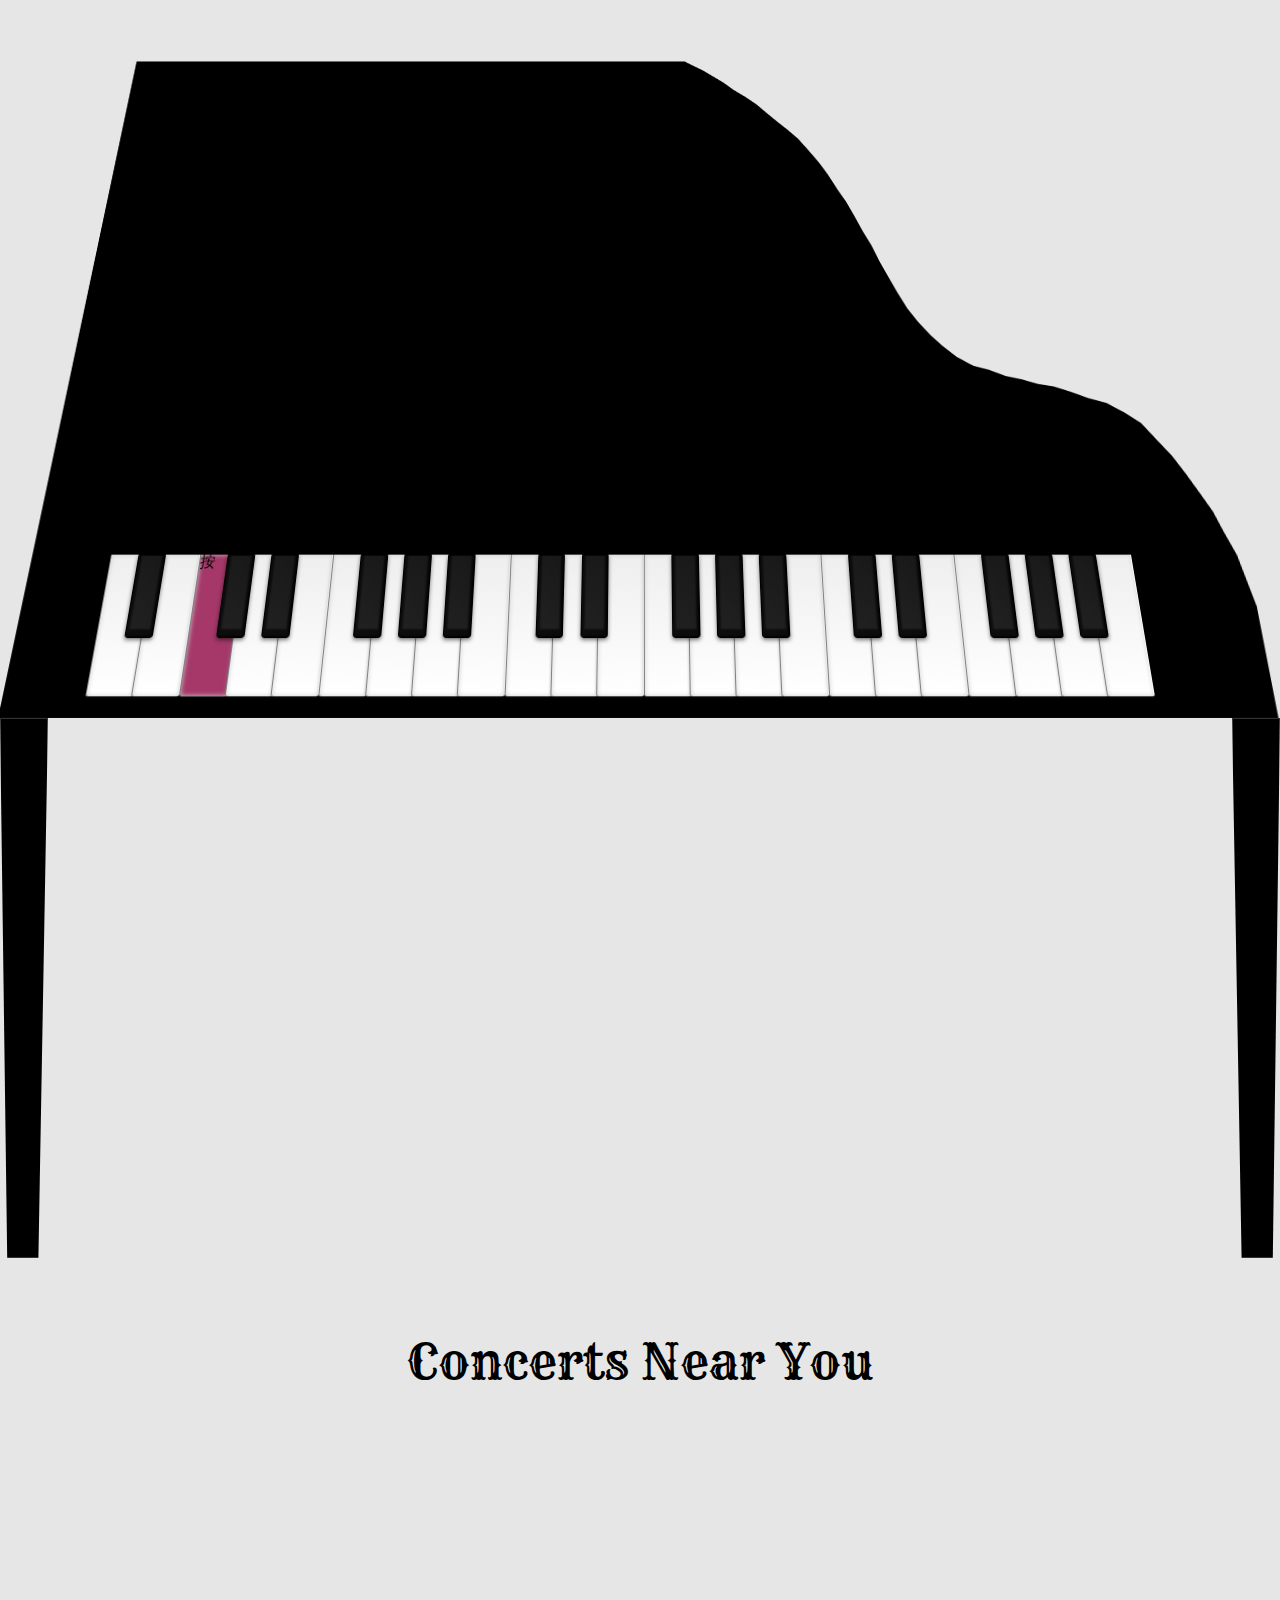
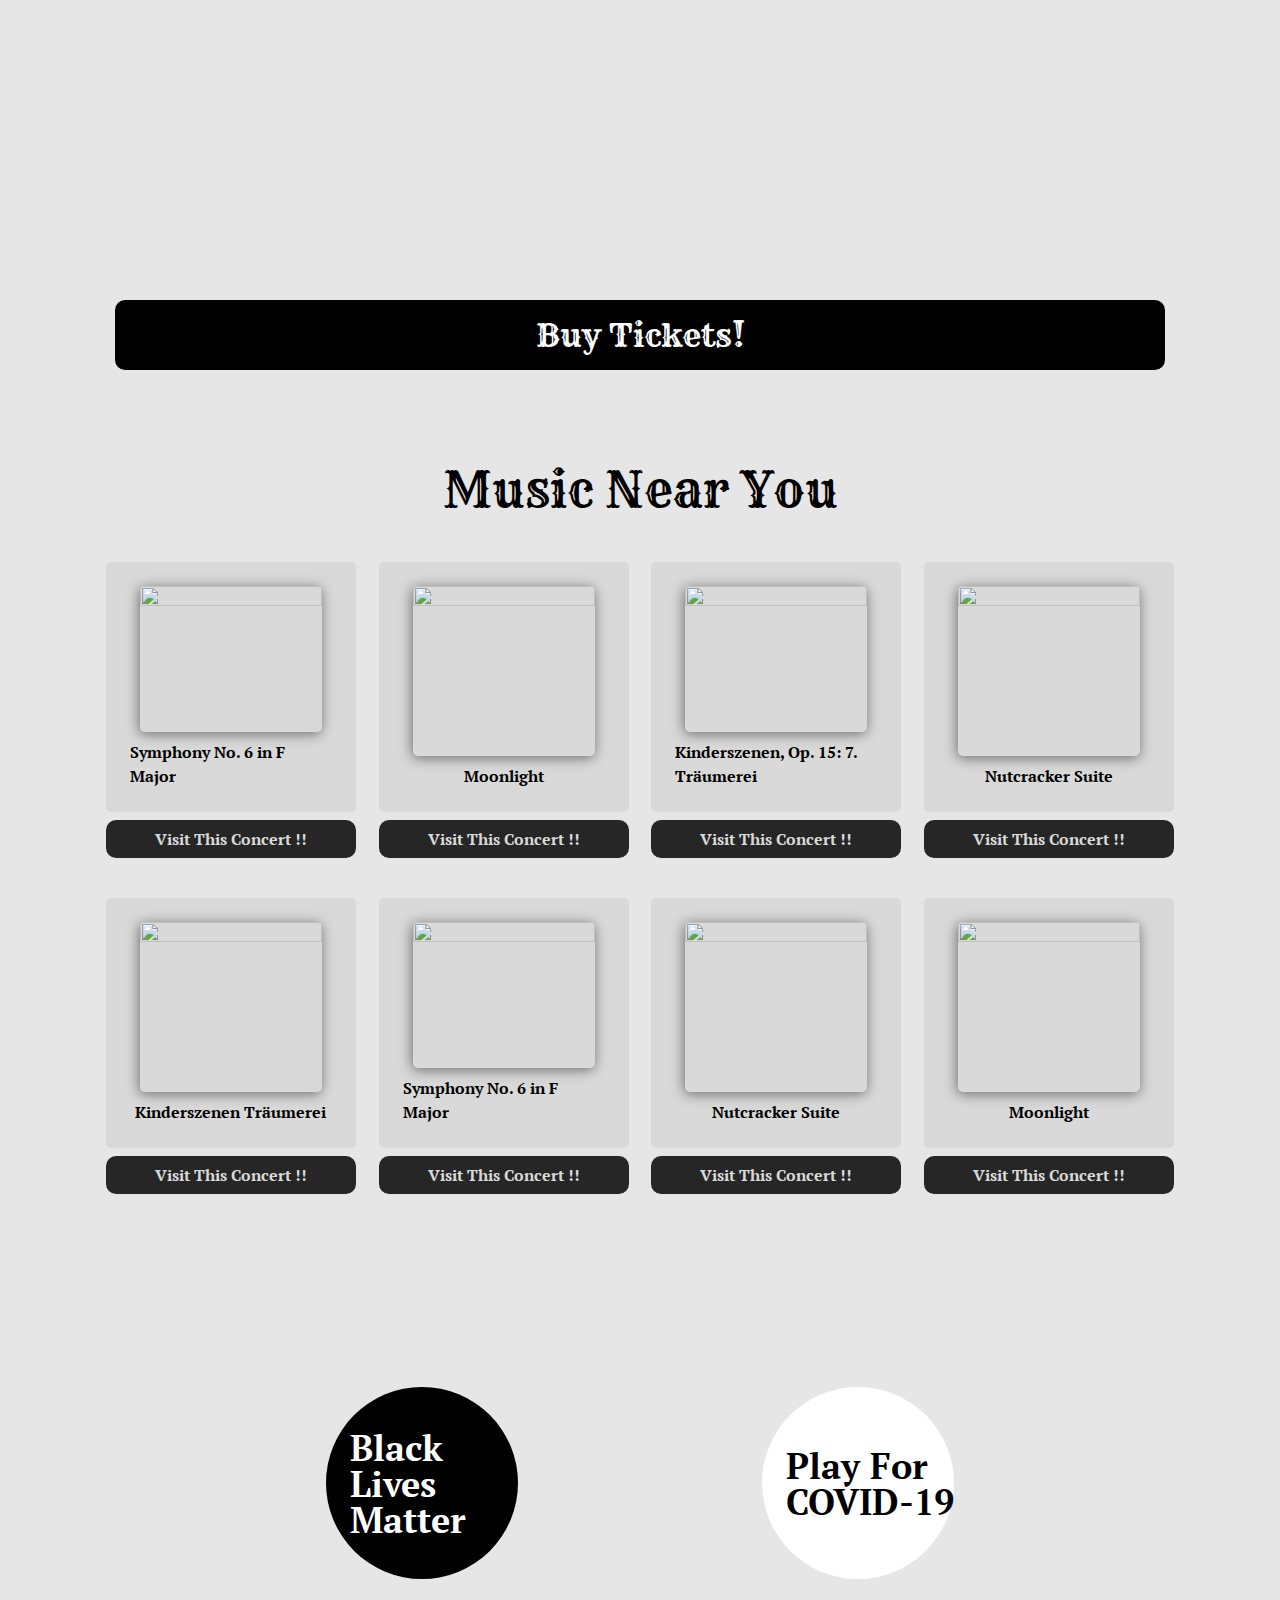
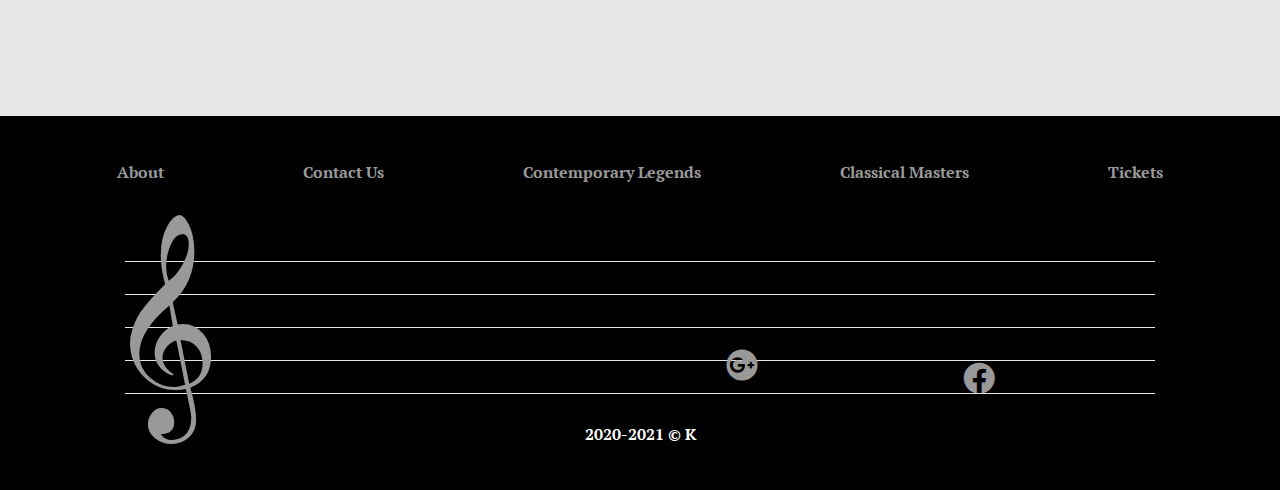
==== index.html @ c67eefb8 "new year wishes" ====
<!DOCTYPE html>
<html lang="en">
<head>
  <!--GA-->
  <script async src="https://www.googletagmanager.com/gtag/js?id=G-0GJTLZSHZ8"></script>
  <script>
  window.dataLayer = window.dataLayer || [];
  function gtag(){dataLayer.push(arguments);}
  gtag('js', new Date());
  gtag('config', 'G-0GJTLZSHZ8');
  </script>
  <meta charset="UTF-8">
  <meta name="viewport" content="width=device-width, initial-scale=1.0">
  <meta http-equiv="X-UA-Compatible" content="ie=edge">
  <title>Piano</title>
  <link href="https://fonts.googleapis.com/css2?family=Courgette&family=Rye&display=swap" rel="stylesheet">
  <link rel="preconnect" href="https://fonts.gstatic.com">
  <link href="https://fonts.googleapis.com/css2?family=PT+Serif:wght@400;700&display=swap" rel="stylesheet">  
  <link href="https://cdnjs.cloudflare.com/ajax/libs/font-awesome/5.15.1/css/all.min.css" rel="stylesheet">
  <link href="css/homeCSS/home.css" rel="stylesheet">
  <script src="js/map.js"></script> 
  <script src="js/piano.js" defer></script>
  <script src="js/playMusic.js" async></script>
  <script src="https://polyfill.io/v3/polyfill.min.js?features=default"></script>
  <script async src="https://maps.googleapis.com/maps/api/js?key=AIzaSyAK3eZUlcKxkK2FsHt0MZfCK3QQw4Q5hwQ&callback=initMap&libraries=&v=weekly"></script>
</head>
<body>
  <div class="wrapper">
    <div class="header-wrapper">
      <!-- <a href="pages/contact.html" class="live"><i class="fas fa-gift"></i></a> -->
      <!-- <a href="" class="global"><i class="fas fa-globe"></i></a> -->
      <nav>
        
      </nav>

      <!--
      <nav>                        
        <div class="logo">         
            <h4></h4>       
        </div>                     
        <ul class="nav-links">
          <li><a href="pages/about.html">About</a></li>
          <li><a href="pages/contact.html">Contact Us</a></li>
          <li><a href="pages/tickets.html">Tickets</a></li>
        </ul>
        <div class="burger">     
            <div class="line1"></div>
            <div class="line2"></div>
            <div class="line3"></div>
        </div>
      </nav>
      -->
      <header>    
        <div class="piano">
          <!-- <div class="wavy">
            <span style="--i:1;">&#9835</span> 
            <span style="--i:3;">&#9833</span>
            <span style="--i:5;">&#9833</span>
            <span style="--i:6;">&#9834</span>
            <span style="--i:7;">&#9835</span>
            <span style="--i:9;">&#9833</span>
          </div> -->
          <div class="notes-wrapper">
            <div class="notes">
              <div class="note note1">&#9834</div>
              <div class="note note2">&#9833 &#9835</div>
              <div class="note note3">&#9834</div>
              <div class="note note4">&#9836 &#9837</div>
            </div>
          </div>  <!-- notes-wrapper -->  
        </div><!-- piano -->

        
        <div class="curtainNav">
          <ul>
            <li><a href="../pages/contact.html">Contact Us</a></li>
            <li><a href="../pages/tickets.html">Tickets</a></li>
            <li><a href="https://mario1985.netlify.app/" target="_blank">New Year Wishes</a></li>
          </ul>
        </div>
        
        
        
        <div class="keysHolder">
          <ul class="pianoKeys"> 
            <li class="nkey white"></li>
            <li class="nkey black"></li>
            <li class="nkey white"></li>
            <li data-note="C"  class="key white"></li>
            <li data-note="Db" class="key black"></li>
            <li data-note="D"  class="key white"></li>
            <li data-note="Eb" class="key black"></li>
            <li data-note="E"  class="key white"></li>
            <li data-note="F"  class="key white"></li>
            <li data-note="Gb" class="key black"></li>
            <li data-note="G"  class="key white"></li>
            <li data-note="Ab" class="key black"></li>
            <li data-note="A"  class="key white"></li>
            <li data-note="Bb" class="key black"></li>
            <li data-note="B"  class="key white"></li>
            <!-- one more set -->
            <li class="key white"></li>
            <li class="nkey black"></li>
            <li class="nkey white"></li>
            <li class="nkey black"></li>
            <li class="nkey white"></li>
            <li class="nkey white"></li>
            <li class="nkey black"></li>
            <li class="fkey white"></li>
            <li class="fkey black"></li>
            <li class="fkey white"></li>
            <li class="fkey black"></li>
            <li class="fkey white"></li>
            <!-- two more set -->
            <li class="fkey fbg white"></li>
            <li class="fkey fbg black"></li>
            <li class="fkey fbg white"></li>
            <li class="fkey fbg black"></li>
            <li class="fkey fbg white"></li>
            <li class="fkey fbg white"></li>
            <li class="fkey fbg black"></li>
            <li class="fkey fbg white"></li>
            <li class="fkey fbg black"></li>
            <li class="fkey fbg white"></li>
            <li class="fkey fbg black"></li>
            <li class="fkey fbg white"></li>
          </ul>
        </div>
        <audio id="C" src="notes/C.mp3"></audio>
        <audio id="Db" src="notes/Db.mp3"></audio>
        <audio id="D" src="notes/D.mp3"></audio>
        <audio id="Eb" src="notes/Eb.mp3"></audio>
        <audio id="E" src="notes/E.mp3"></audio>
        <audio id="F" src="notes/F.mp3"></audio>
        <audio id="Gb" src="notes/Gb.mp3"></audio>
        <audio id="G" src="notes/G.mp3"></audio>
        <audio id="Ab" src="notes/Ab.mp3"></audio>
        <audio id="A" src="notes/A.mp3"></audio>
        <audio id="Bb" src="notes/Bb.mp3"></audio>
        <audio id="B" src="notes/B.mp3"></audio>
      </header>
    </div> <!---header-wrapper-->
    <main>
      <div class="pillar">  
      </div>
      <section class="map-wrapper">
        <a id="live"><h1>Concerts Near You</h1></a>
        <div id="map"></div>
        <a href="pages/tickets.html" class="map-btn">Buy Tickets!</a>
      </section>

      <audio id="argerich" src="https://p.scdn.co/mp3-preview/8c003b2ed1e7c1a1d80a55e2bc40857512142caa?cid=774b29d4f13844c495f206cafdad9c86"></audio>
      <audio id="paullewis" src="https://p.scdn.co/mp3-preview/7c2b7bbe98f908c395f2c7517760707a20bac794?cid=774b29d4f13844c495f206cafdad9c86"></audio>
      <audio id="Kinderszenen" src="https://p.scdn.co/mp3-preview/ac35d32b11fdf0d60f676b0060fd1874d663726f?cid=774b29d4f13844c495f206cafdad9c86"></audio>
      <audio id="Nutcracker" src="https://p.scdn.co/mp3-preview/08f0833d7a2132f0a3863bb51b439a3061f55717?cid=774b29d4f13844c495f206cafdad9c86"></audio>
      <!-- <audio id="polonaiseEflat" src="https://p.scdn.co/mp3-preview/3708c97afd2a6adc23af4c9aacb88d9309002343?cid=774b29d4f13844c495f206cafdad9c86"></audio>
      <audio id="" src=""></audio>
      <audio id="" src=""></audio> -->
     
      <h1 class="album-title">Music Near You</h1>
      <section class="album-wrapper">
        <div class="album-container">
            <div class="album-content">
                <div class="album-imgs">
                    <a><img src="https://i.scdn.co/image/ab67616d0000b273cc82b22a2eb0166d42542c38" alt=""></a>
                    <div class="album-btn" data-music="argerich">
                      <i class="fas fa-3x fa-play-circle"></i>
                    </div>
                </div> 
                <div class="album-name">
                    <h3>Symphony No. 6 in F Major</h3>
                </div> <!--album-name-->
            </div><!--album-content-->
            <a href="" class="album-container-btn">Visit This Concert !!</a>
        </div><!--album-container-->
    
        <div class="album-container">
          <div class="album-content">
              <div class="album-imgs">
                  <a><img src="https://i.scdn.co/image/ab67616d0000b2735fbde95caaf1018f9af50f71" alt=""></a>
                  <div class="album-btn" data-music="paullewis">
                    <i class="fas fa-3x fa-play-circle"></i>
                  </div>
              </div> 
              <div class="album-name">
                  <h3>Moonlight</h3>
                  <!-- <p>Paul Lewis</p> -->
              </div> <!--album-name-->
          </div><!--album-content-->
          <a href="" class="album-container-btn">Visit This Concert !!</a>
        </div><!--album-container-->
    
        <div class="album-container">
          <div class="album-content">
              <div id="schumann" class="album-imgs">
                <a><img src="https://i.scdn.co/image/ab67616d0000b27335887a1c7edc3395cd8d5937" alt=""></a>
                <div class="album-btn" data-music="Kinderszenen">
                  <i class="fas fa-3x fa-play-circle"></i>
                </div>
              </div> 
              <div class="album-name">
                  <h3>Kinderszenen, Op. 15: 7. Träumerei</h3>
                  <!-- <p>Martha Argerich</p> -->
              </div> <!--album-name-->
           </div><!--album-content-->
          <a href="" class="album-container-btn">Visit This Concert !!</a>
        </div><!--album-container-->
    
        <div class="album-container">
          <div class="album-content">
              <div id="tchaikovsky" class="album-imgs">
                  <a><img src="https://i.scdn.co/image/ab67616d0000b2733cddc353fdf1cf03276fdc18" alt=""></a>
                  <div class="album-btn" data-music="Nutcracker">
                    <i class="fas fa-3x fa-play-circle"></i>
                  </div>
              </div> 
              <div class="album-name">
                  <h3>Nutcracker Suite</h3>
                  <!-- <p>Martha Agerich</p> -->
              </div> <!--album-name-->
          </div><!--album-content-->
          <a href="" class="album-container-btn">Visit This Concert !!</a>
        </div><!--album-container-->
      
        <div class="album-container">
          <div class="album-content">
              <div class="album-imgs">
                <a><img src="https://i.scdn.co/image/ab67616d0000b27335887a1c7edc3395cd8d5937" alt=""></a>
                <div class="album-btn" data-music="Kinderszenen">
                  <i class="fas fa-3x fa-play-circle"></i>
                </div>
              </div> 
              <div class="album-name">
                  <h3>Kinderszenen Träumerei</h3>
                  <!-- <p>Martha Argerich</p> -->
              </div> <!--album-name-->
           </div><!--album-content-->
          <a href="" class="album-container-btn">Visit This Concert !!</a>
        </div><!--album-container-->
    
        <div class="album-container">
          <div class="album-content">
              <div class="album-imgs">
                  <a><img src="https://i.scdn.co/image/ab67616d0000b273cc82b22a2eb0166d42542c38" alt=""></a>
                  <div class="album-btn" data-music="argerich">
                    <i class="fas fa-3x fa-play-circle"></i>
                  </div>
              </div> 
              <div class="album-name">
                  <h3>Symphony No. 6 in F Major</h3>
              </div> <!--album-name-->
          </div><!--album-content-->
          <a href="" class="album-container-btn">Visit This Concert !!</a>
        </div><!--album-container-->
    
        <div class="album-container">
          <div class="album-content">
              <div class="album-imgs">
                  <a><img src="https://i.scdn.co/image/ab67616d0000b2733cddc353fdf1cf03276fdc18" alt=""></a>
                  <div class="album-btn" data-music="Nutcracker">
                    <i class="fas fa-3x fa-play-circle"></i>
                  </div>
              </div> 
              <div class="album-name">
                  <h3>Nutcracker Suite</h3>
                  <!-- <p>Martha Agerich</p> -->
              </div> <!--album-name-->
          </div><!--album-content-->
          <a href="" class="album-container-btn">Visit This Concert !!</a>
        </div><!--album-container-->
    
        <div class="album-container">
          <div class="album-content">
              <div class="album-imgs">
                  <a><img src="https://i.scdn.co/image/ab67616d0000b2735fbde95caaf1018f9af50f71" alt=""></a>
          
                  <div class="album-btn" data-music="paullewis">
                    <i class="fas fa-3x fa-play-circle"></i>
                  </div>
              </div> 
              <div class="album-name">
                  <h3>Moonlight</h3>
              </div> <!--album-name-->
          </div><!--album-content-->
          <a href="" class="album-container-btn">Visit This Concert !!</a>
        </div><!--album-container-->
    
      </section><!--album-wrapper-->
      <section class="humanity">
        <div class="blacklivesmatter">
          <a href="">Black Lives Matter</a>
        </div>
        <div class="covid19">
          <a href="">Play For COVID-19</a>
        </div>
      </section>
      
    </main>
    <footer class="light">
      <section class="footer-wrapper">
        <div class="footer-list">
          <ul>  
            <li><a href="pages/about.html">About</a></li>
            <li><a href="pages/contact.html">Contact Us</a></li>
            <li><a href="pages/comtemporary.html">Contemporary Legends</a></li>
            <li><a href="pages/classical.html">Classical Masters</a></li>
            <li><a href="pages/tickets.html">Tickets</a></li>
          </ul>
        </div>
      
        <div class="sheet">
          <div class="staff"></div>
          <div class="staff"></div>
          <div class="staff"></div>
          <div class="staff"></div>
          <div class="staff"></div>
    
          <div class="musicSymbol">
            <!-- <div class="overlay">
              <div class="signUp">
                <h1>working on this</h1>
                <a class="closeSignupBtn">Close</a>
              </div>
            </div> -->
            <div class="clef" data-clef="Sign Up"><a href="">&#119070;</a></div>
            <a href=""><i class="fab fa-2x fa-facebook"></i></a>
            <a href=""><i class="fab fa-2x fa-google-plus"></i></a>
          </div><!--musicSymbol-->
        </div><!--sheet-->
        <a class="k" href="https://mario1985.netlify.app/" target="_blank">2020-2021 &copy; K</a>
      </section> <!--footer-wrapper-->
    </footer>
  </div>
  <script src=""> </script>
</body>
</html>
---- css/homeCSS/home.css ----
@charset "UTF-8";
@import url("../reset.css");
/*========================================================
                   keysHolder
========================================================*/
/*超大*/
/*中大*/
@media (min-width: 550px) and (max-width: 1000px) {
  .fbg {
    display: none;
  }
}

@media (min-width: 240px) and (max-width: 550px) {
  .nkey,
  .fkey,
  .fbg {
    display: none;
  }
}

header {
  -webkit-clip-path: polygon(0% 100%, 0.12% -4.36%, 52.81% -1.47%, 54.07% -0.34%, 55.19% 0.76%, 56.21% 1.71%, 57.21% 2.89%, 58.2% 4.04%, 59.17% 5.42%, 60.27% 6.71%, 61.33% 8.11%, 62.32% 9.76%, 63.34% 11.45%, 64.23% 12.81%, 65.18% 14.45%, 66.07% 16.46%, 67.01% 18.67%, 67.8% 20.87%, 68.58% 23.44%, 69.29% 25.5%, 69.97% 28.05%, 70.6% 30.51%, 71.31% 32.96%, 71.89% 35.51%, 72.54% 37.91%, 73.28% 40.67%, 74.03% 43.21%, 74.86% 45.31%, 75.86% 47.41%, 76.8% 49.03%, 77.94% 50.72%, 79.33% 52.1%, 80.68% 52.74%, 82.03% 53.62%, 83.45% 54.18%, 84.8% 54.85%, 86.09% 55.2%, 87.54% 56.02%, 88.97% 56.96%, 90.49% 57.69%, 91.91% 59.1%, 93.17% 60.63%, 94.28% 63.1%, 95.31% 65.34%, 96.18% 67.87%, 97.13% 70.82%, 97.84% 73.11%, 98.38% 75.77%, 99.1% 78.99%, 99.85% 85.72%, 99.72% 100.19%);
          clip-path: polygon(0% 100%, 0.12% -4.36%, 52.81% -1.47%, 54.07% -0.34%, 55.19% 0.76%, 56.21% 1.71%, 57.21% 2.89%, 58.2% 4.04%, 59.17% 5.42%, 60.27% 6.71%, 61.33% 8.11%, 62.32% 9.76%, 63.34% 11.45%, 64.23% 12.81%, 65.18% 14.45%, 66.07% 16.46%, 67.01% 18.67%, 67.8% 20.87%, 68.58% 23.44%, 69.29% 25.5%, 69.97% 28.05%, 70.6% 30.51%, 71.31% 32.96%, 71.89% 35.51%, 72.54% 37.91%, 73.28% 40.67%, 74.03% 43.21%, 74.86% 45.31%, 75.86% 47.41%, 76.8% 49.03%, 77.94% 50.72%, 79.33% 52.1%, 80.68% 52.74%, 82.03% 53.62%, 83.45% 54.18%, 84.8% 54.85%, 86.09% 55.2%, 87.54% 56.02%, 88.97% 56.96%, 90.49% 57.69%, 91.91% 59.1%, 93.17% 60.63%, 94.28% 63.1%, 95.31% 65.34%, 96.18% 67.87%, 97.13% 70.82%, 97.84% 73.11%, 98.38% 75.77%, 99.1% 78.99%, 99.85% 85.72%, 99.72% 100.19%);
}

.piano {
  min-height: 70vh;
  background: #000;
  border: 1px ridge #000;
  display: -webkit-box;
  display: -ms-flexbox;
  display: flex;
  -webkit-box-align: end;
      -ms-flex-align: end;
          align-items: flex-end;
  overflow: hidden;
  -webkit-box-shadow: 3px -200px 0px 500px black;
          box-shadow: 3px -200px 0px 500px black;
}

.wavy {
  cursor: pointer;
}

.wavy span {
  -webkit-box-reflect: below -12px linear-gradient(transparent, rgba(0, 0, 0, 0.3));
  display: inline-block;
  color: #fff;
  font-size: 2em;
  -webkit-animation: animate 1.5s ease-in-out infinite;
          animation: animate 1.5s ease-in-out infinite;
  -webkit-animation-delay: calc(.1s * var(--i));
          animation-delay: calc(.1s * var(--i));
}

@-webkit-keyframes animate {
  0%, 100% {
    -webkit-transform: translateY(0px);
            transform: translateY(0px);
  }
  20% {
    -webkit-transform: translateY(-20px);
            transform: translateY(-20px);
  }
  40% {
    -webkit-transform: translateY(0px);
            transform: translateY(0px);
  }
}

@keyframes animate {
  0%, 100% {
    -webkit-transform: translateY(0px);
            transform: translateY(0px);
  }
  20% {
    -webkit-transform: translateY(-20px);
            transform: translateY(-20px);
  }
  40% {
    -webkit-transform: translateY(0px);
            transform: translateY(0px);
  }
}

/*==========================*/
.notes-wrapper {
  display: -webkit-box;
  display: -ms-flexbox;
  display: flex;
  -webkit-box-pack: center;
      -ms-flex-pack: center;
          justify-content: center;
  -webkit-box-align: center;
      -ms-flex-align: center;
          align-items: center;
  -webkit-box-orient: horizontal;
  -webkit-box-direction: normal;
      -ms-flex-direction: row;
          flex-direction: row;
  min-height: 500px;
  color: #fff;
}

.notes {
  display: block;
  /*block?*/
  margin: auto;
  position: relative;
  width: 80%;
  min-width: 300px;
  max-height: 100vh;
  border: 0px solid #000;
}

.note1,
.note2,
.note3,
.note4 {
  position: absolute;
  -webkit-animation: notes 2s linear infinite;
          animation: notes 2s linear infinite;
  font-size: 2rem;
  opacity: 0;
}

.note1 {
  top: -110px;
  left: -10%;
  -webkit-animation-delay: 0.5s;
          animation-delay: 0.5s;
  font-size: 2rem;
  font-family: "Rye", cursive;
}

.note2 {
  top: -70px;
  left: 0%;
  -webkit-animation-delay: 1.5s;
          animation-delay: 1.5s;
}

.note3 {
  top: -30px;
  left: 20%;
  -webkit-animation-delay: 2s;
          animation-delay: 2s;
  font-family: "Rye", cursive;
  font-size: 2rem;
}

.note4 {
  top: 20px;
  left: 50%;
  -webkit-animation-delay: 3s;
          animation-delay: 3s;
}

@-webkit-keyframes notes {
  0% {
    -webkit-transform: scale(1) translate(0, 0);
            transform: scale(1) translate(0, 0);
    opacity: 0;
  }
  50% {
    opacity: 1;
    -webkit-transform: scale(1.5) translate(50%, -50%);
            transform: scale(1.5) translate(50%, -50%);
  }
  80% {
    opacity: 0;
    -webkit-transform: scale(1.5) translate(100%, -100%);
            transform: scale(1.5) translate(100%, -100%);
  }
  100% {
    -webkit-transform: scale(1.5) translate(100%, -100%);
            transform: scale(1.5) translate(100%, -100%);
    opacity: 0;
  }
}

@keyframes notes {
  0% {
    -webkit-transform: scale(1) translate(0, 0);
            transform: scale(1) translate(0, 0);
    opacity: 0;
  }
  50% {
    opacity: 1;
    -webkit-transform: scale(1.5) translate(50%, -50%);
            transform: scale(1.5) translate(50%, -50%);
  }
  80% {
    opacity: 0;
    -webkit-transform: scale(1.5) translate(100%, -100%);
            transform: scale(1.5) translate(100%, -100%);
  }
  100% {
    -webkit-transform: scale(1.5) translate(100%, -100%);
            transform: scale(1.5) translate(100%, -100%);
    opacity: 0;
  }
}

@media (min-width: 240px) and (max-width: 550px) {
  /*pillar refernece*/
  .piano {
    min-height: 50vh;
  }
}

.curtainNav {
  position: fixed;
  top: 0;
  left: 0;
  right: 0;
  bottom: 0;
  overflow: hidden;
  -webkit-transition: -webkit-transform 250ms cubic-bezier(0.5, 0, 0.5, 1);
  transition: -webkit-transform 250ms cubic-bezier(0.5, 0, 0.5, 1);
  transition: transform 250ms cubic-bezier(0.5, 0, 0.5, 1);
  transition: transform 250ms cubic-bezier(0.5, 0, 0.5, 1), -webkit-transform 250ms cubic-bezier(0.5, 0, 0.5, 1);
  -webkit-transform: translateY(-100%);
          transform: translateY(-100%);
}

.curtainNav.active {
  -webkit-transform: translateX(-5%) translateY(5%);
          transform: translateX(-5%) translateY(5%);
}

.curtainNav ul {
  display: -webkit-box;
  display: -ms-flexbox;
  display: flex;
  -webkit-box-pack: center;
      -ms-flex-pack: center;
          justify-content: center;
  -webkit-box-align: center;
      -ms-flex-align: center;
          align-items: center;
  -webkit-box-orient: vertical;
  -webkit-box-direction: normal;
      -ms-flex-direction: column;
          flex-direction: column;
}

.curtainNav ul li a {
  font-size: 3rem;
  font-weight: weight(bold);
  font-family: "Rye", cursive;
  color: #e6e6e6;
  padding: 2rem;
  text-transform: uppercase;
  display: inline-block;
}

.curtainNav ul li a::before {
  content: '';
  position: absolute;
  top: 50%;
  left: 0;
  width: 100%;
  height: 8px;
  background: #ff0;
  -webkit-transform: translateY(-50%) scaleX(0);
          transform: translateY(-50%) scaleX(0);
  -webkit-transform-origin: right;
          transform-origin: right;
  -webkit-transition: .5s transform;
  transition: .5s transform;
}

.curtainNav ul li a:hover ::before {
  -webkit-transform: translateY(-50%) scaleX(0);
          transform: translateY(-50%) scaleX(0);
  -webkit-transform-origin: right;
          transform-origin: right;
  -webkit-transition: .5s transform;
  transition: .5s transform;
}

/*========================================================
                    HEADER  curtainNav media Q 
========================================================*/
/*超大*/
@media (min-width: 1500px) {
  .curtainNav ul li a {
    font-size: 3rem;
  }
}

/*中大*/
@media (min-width: 600px) and (max-width: 1000px) {
  .curtainNav ul li a {
    font-size: 2rem;
  }
}

@media (min-width: 240px) and (max-width: 600px) {
  .curtainNav ul {
    -webkit-box-align: start;
        -ms-flex-align: start;
            align-items: start;
  }
  .curtainNav ul li {
    padding: 0rem;
  }
  .curtainNav ul li a {
    font-size: 1.5rem;
  }
}

/*===========================================*/
.piano {
  -webkit-transform-style: preserve-3d;
          transform-style: preserve-3d;
  /*safari*/
}

.keysHolder {
  padding-bottom: 1.5rem;
}

.pianoKeys {
  -webkit-transform: translateZ(-5px);
          transform: translateZ(-5px);
  max-width: 87%;
  display: -webkit-box;
  display: -ms-flexbox;
  display: flex;
  margin: 0 auto;
  overflow: hidden;
  z-index: 999;
}

.pianoKeys li:nth-child(4).pressHint {
  background: #A53869;
  -webkit-animation: 1s pressHint infinite;
          animation: 1s pressHint infinite;
}

@-webkit-keyframes pressHint {
  0% {
    opacity: 1;
  }
  50% {
    opacity: 0.5;
  }
  100% {
    opacity: 1;
  }
}

@keyframes pressHint {
  0% {
    opacity: 1;
  }
  50% {
    opacity: 0.5;
  }
  100% {
    opacity: 1;
  }
}

.nkey,
.fkey,
.key {
  /* mixin */
  height: calc(var(--width) * 3);
  width: var(--width);
  cursor: pointer;
}

.white {
  --width: 3rem;
  background: #fff;
  -webkit-transform: translateZ(3px);
          transform: translateZ(3px);
  border-left: 1px groove #818181;
  border-bottom: 1px groove #444444;
  border-radius: 0 0 3px 3px;
  -webkit-box-shadow: -1px 0 0 rgba(255, 255, 255, 0.8) inset, 0 0 5px #ccc inset, 0 0 3px rgba(0, 0, 0, 0.2);
          box-shadow: -1px 0 0 rgba(255, 255, 255, 0.8) inset, 0 0 5px #ccc inset, 0 0 3px rgba(0, 0, 0, 0.2);
  background: -webkit-gradient(linear, left top, left bottom, from(#eee), to(#fff));
  background: linear-gradient(to bottom, #eee 0%, #fff 100%);
}

.white.active,
.nkey:active,
.fkey:active {
  -webkit-transition: .3s ease;
  transition: .3s ease;
  border-top: 1px solid #777;
  border-left: 1px solid #999;
  border-bottom: 1px solid #999;
  -webkit-box-shadow: 2px 0 3px rgba(0, 0, 0, 0.1) inset, -5px 5px 20px rgba(0, 0, 0, 0.2) inset, 0 0 3px rgba(0, 0, 0, 0.2);
          box-shadow: 2px 0 3px rgba(0, 0, 0, 0.1) inset, -5px 5px 20px rgba(0, 0, 0, 0.2) inset, 0 0 3px rgba(0, 0, 0, 0.2);
}

.black {
  --width: 1.8rem;
  margin-left: calc(var(--width) / -1.5);
  margin-right: calc(var(--width) / -2.5);
  background: #000;
  z-index: 2;
  border: 1px ridge #000;
  border-radius: 0 0 3px 3px;
  -webkit-box-shadow: -1px -1px 2px rgba(0, 0, 0, 0.8) inset, 0 -5px 2px 3px rgba(0, 0, 0, 0.6) inset, 0 2px 4px rgba(0, 0, 0, 0.5);
          box-shadow: -1px -1px 2px rgba(0, 0, 0, 0.8) inset, 0 -5px 2px 3px rgba(0, 0, 0, 0.6) inset, 0 2px 4px rgba(0, 0, 0, 0.5);
  background: linear-gradient(45deg, #222222 0%, #181818 100%);
  /*
    width: 60px;
    height: 240px;
    margin-left: -30px;
    margin-right: -30px;
     */
}

.black.active {
  -webkit-transition: .3s ease;
  transition: .3s ease;
  -webkit-box-shadow: 2px 2px 5px #8b8b8b;
          box-shadow: 2px 2px 5px #8b8b8b;
}

.pillar {
  min-height: 60vh;
  max-width: 95%;
  margin: 0 auto;
  background-position: center;
  background-size: cover;
  background-repeat: no-repeat;
  z-index: 5;
}

.pillar::before,
.pillar::after {
  content: '';
  position: absolute;
  top: 0px;
  -webkit-transform-style: preserve-3d;
          transform-style: preserve-3d;
  background: #000;
  min-height: 60vh;
  /*pillar length*/
  width: 3rem;
  z-index: 2;
  -webkit-transform: translateZ(-10px);
          transform: translateZ(-10px);
  border: 1px ridge #333;
  -webkit-box-shadow: -1px -1px 2px rgba(0, 0, 0, 0.8) inset, 0 -5px 2px 3px rgba(0, 0, 0, 0.6) inset, 0 2px 4px rgba(0, 0, 0, 0.5);
          box-shadow: -1px -1px 2px rgba(0, 0, 0, 0.8) inset, 0 -5px 2px 3px rgba(0, 0, 0, 0.6) inset, 0 2px 4px rgba(0, 0, 0, 0.5);
}

.pillar::after {
  right: 0;
  -webkit-clip-path: polygon(0 0, 100% 0, 85% 100%, 20% 100%);
          clip-path: polygon(0 0, 100% 0, 85% 100%, 20% 100%);
}

.pillar::before {
  left: 0;
  -webkit-clip-path: polygon(0 0, 100% 0, 80% 100%, 15% 100%);
          clip-path: polygon(0 0, 100% 0, 80% 100%, 15% 100%);
}

@media (min-width: 240px) and (max-width: 550px) {
  .pillar {
    min-height: 30vh;
  }
  .pillar::before,
  .pillar::after {
    min-height: 35vh;
    /*pillar length*/
    width: 2rem;
  }
}

footer {
  width: 100vw;
  background: #000;
  padding: 3rem;
}

.footer-wrapper {
  width: 100%;
  position: relative;
}

.footer-wrapper .footer-list ul {
  display: -webkit-box;
  display: -ms-flexbox;
  display: flex;
  -webkit-box-pack: center;
      -ms-flex-pack: center;
          justify-content: center;
  -webkit-box-align: center;
      -ms-flex-align: center;
          align-items: center;
  -webkit-box-orient: horizontal;
  -webkit-box-direction: normal;
      -ms-flex-direction: row;
          flex-direction: row;
  -ms-flex-pack: distribute;
      justify-content: space-around;
  padding-bottom: 3rem;
}

.footer-wrapper .footer-list ul li a {
  cursor: pointer;
  color: #999999;
  font-family: "PT Serif", serif;
  font-weight: 700;
  font-size: 1rem;
  font-size: 1rem;
}

.footer-wrapper .footer-list ul li a:hover {
  color: #fff;
  text-decoration: underline;
}

.footer-wrapper .k {
  color: #fff;
  display: -webkit-box;
  display: -ms-flexbox;
  display: flex;
  -webkit-box-pack: center;
      -ms-flex-pack: center;
          justify-content: center;
  -webkit-box-align: center;
      -ms-flex-align: center;
          align-items: center;
  -webkit-box-orient: horizontal;
  -webkit-box-direction: normal;
      -ms-flex-direction: row;
          flex-direction: row;
  font-family: "PT Serif", serif;
  font-weight: 700;
  font-size: 1rem;
}

.sheet {
  position: relative;
}

.sheet .staff {
  max-width: 87%;
  border-bottom: 1px solid #e6e6e6;
  padding: 1rem auto;
  margin: 2rem auto;
}

.closeSignupBtn {
  position: absolute;
  top: 0;
  left: 0;
  color: white;
  font-size: 5rem;
}

.musicSymbol .clef {
  font-size: 3rem;
  position: absolute;
  top: -25%;
  left: 5%;
}

.musicSymbol .clef a {
  font-size: 12rem;
  color: #999999;
}

.musicSymbol .clef a:hover {
  color: #fff;
}

.musicSymbol .fab {
  color: #999999;
}

.musicSymbol .fa-google-plus {
  position: absolute;
  bottom: 10%;
  right: 40%;
}

.musicSymbol .fa-google-plus:hover {
  color: #fff;
}

.musicSymbol .fa-facebook {
  position: absolute;
  bottom: 0%;
  right: 20%;
}

.musicSymbol .fa-facebook:hover {
  color: #fff;
}

.clef::after {
  position: absolute;
  top: 0%;
  opacity: 0;
  z-index: -1;
}

.clef:hover::after,
.clef:focus::after {
  color: #e6e6e6;
  opacity: 1;
  z-index: 5;
  -webkit-transform: scale(0.5) translateY(0);
          transform: scale(0.5) translateY(0);
}

.clef::after {
  top: -10%;
  left: 60%;
  width: 100px;
  content: attr(data-clef);
  -webkit-transform: scale(0.5);
          transform: scale(0.5);
  -webkit-transition: all 0.65s cubic-bezier(0.84, -0.18, 0.31, 1.26) 0.2s;
  transition: all 0.65s cubic-bezier(0.84, -0.18, 0.31, 1.26) 0.2s;
}

@media (max-width: 900px) {
  .footer-wrapper .footer-list ul {
    display: -webkit-box;
    display: -ms-flexbox;
    display: flex;
    -webkit-box-pack: center;
        -ms-flex-pack: center;
            justify-content: center;
    -webkit-box-align: center;
        -ms-flex-align: center;
            align-items: center;
    -webkit-box-orient: vertical;
    -webkit-box-direction: normal;
        -ms-flex-direction: column;
            flex-direction: column;
    line-height: 2.5rem;
  }
}

*, *::before, *::after {
  -webkit-box-sizing: border-box;
          box-sizing: border-box;
}

a {
  text-decoration: none;
}

li {
  list-style: none;
}

img {
  display: block;
}

.header-wrapper,
header,
main,
footer {
  max-width: 1300px;
}

/*========================================================
                      
========================================================*/
body {
  background: #000;
  /*for footer for home page only */
}

.wrapper {
  overflow: hidden;
}

.header-wrapper {
  background: #e6e6e6;
  -webkit-perspective: 1000px;
          perspective: 1000px;
  /*次頁沒有 */
  overflow: hidden;
  margin-bottom: -5rem;
  /*背景圖才不會跑出 -1.5-1.3*/
  /*overflow: hidden; */
  /*只對firefox有效*/
}

.header-wrapper .live {
  position: fixed;
  top: 0;
  right: 0;
  font-size: 3rem;
  font-weight: weight(bold);
  font-family: "Rye", cursive;
  color: #000;
  padding: 3rem;
  cursor: pointer;
  -webkit-transition: 0.3s cubic-bezier(0.17, 0.67, 0.64, 0.92);
  transition: 0.3s cubic-bezier(0.17, 0.67, 0.64, 0.92);
}

.header-wrapper .live:hover {
  -webkit-transform: translateY(20px) scale(1.1);
          transform: translateY(20px) scale(1.1);
}

header {
  -webkit-perspective: 1000px;
          perspective: 1000px;
  /*no use*/
  /*2 pst:relative, ts: preserve-3d*/
  position: relative;
  -webkit-transform-style: preserve-3d;
          transform-style: preserve-3d;
  -webkit-transform-origin: 50% 150%;
          transform-origin: 50% 150%;
  /*4*/
  top: -50px;
  -webkit-transform: rotateX(20deg) translateZ(150px);
          transform: rotateX(20deg) translateZ(150px);
  /*5*/
  overflow: hidden;
  /******/
}

main {
  position: relative;
  /*for pillar*/
  background: #e6e6e6;
}

.map-wrapper {
  max-width: 87%;
  margin: 0 auto;
  padding: 2rem;
}

.map-wrapper h1 {
  font-size: 3rem;
  font-weight: weight(bold);
  font-family: "Rye", cursive;
  color: #000;
  text-align: center;
  padding: 3rem;
  cursor: pointer;
}

.map-wrapper .map-btn {
  border: 3px solid #000;
  background: #000;
  color: #fff;
  font-size: 2rem;
  font-weight: weight(bold);
  font-family: "Rye", cursive;
  border-radius: 10px;
  padding: .5em 0;
  margin: .5em 0;
  display: block;
  display: -webkit-box;
  display: -ms-flexbox;
  display: flex;
  -webkit-box-pack: center;
      -ms-flex-pack: center;
          justify-content: center;
  -webkit-transition: all .3s ease-out;
  transition: all .3s ease-out;
}

.map-wrapper .map-btn:hover {
  border: 3px solid #000;
  background: #fff;
  color: #000;
}

#map {
  height: 50vh;
}

@media (max-width: 800px) {
  .map-wrapper h1 {
    font-size: 2rem;
  }
  .map-wrapper .map-btn {
    font-size: 1rem;
  }
}

/*
  .album-content and .album-imgs'a width and height
  */
body {
  background: #e6e6e6;
}

.album-title {
  font-size: 3rem;
  font-weight: weight(bold);
  font-family: "Rye", cursive;
  color: #000;
  text-align: center;
  padding: 3rem;
}

.album-wrapper {
  max-width: 87%;
  margin: 0 auto;
  padding-bottom: 2rem;
}

.album-container {
  max-width: 87%;
  /*same as keysHolder*/
  padding-bottom: 2rem;
}

.album-container .album-container-btn {
  width: 250px;
  /*other ways*/
  border: 3px solid #262626;
  background: #262626;
  color: #d9d9d9;
  font-family: "PT Serif", serif;
  font-weight: 700;
  font-size: 1rem;
  border-radius: 10px;
  padding: .5em 0;
  margin: .5em 0;
  display: block;
  display: -webkit-box;
  display: -ms-flexbox;
  display: flex;
  -webkit-box-pack: center;
      -ms-flex-pack: center;
          justify-content: center;
  -webkit-transition: all .3s ease-out;
  transition: all .3s ease-out;
}

.album-container .album-container-btn:hover {
  border: 3px solid #262626;
  background: #d9d9d9;
  color: #262626;
}

.album-content {
  display: -webkit-box;
  display: -ms-flexbox;
  display: flex;
  -webkit-box-pack: center;
      -ms-flex-pack: center;
          justify-content: center;
  -webkit-box-align: center;
      -ms-flex-align: center;
          align-items: center;
  -webkit-box-orient: vertical;
  -webkit-box-direction: normal;
      -ms-flex-direction: column;
          flex-direction: column;
  width: 250px;
  height: 250px;
  background: #d9d9d9;
  border-radius: 5px;
  padding: 1.5rem;
  -webkit-transition: all 1s ease-out;
  transition: all 1s ease-out;
}

.album-content:hover {
  background: #262626;
}

.album-content .album-btn .fa-play-circle {
  opacity: 0;
}

.album-content:hover .fa-play-circle {
  color: #fff;
  opacity: 0.8;
  -webkit-animation: jump;
          animation: jump;
  /*works fine on album-btn*/
}

.album-content:hover p,
.album-content:hover h3 {
  color: #d9d9d9;
}

@-webkit-keyframes jump {
  0%, 100% {
    bottom: 10px;
  }
  50% {
    bottom: 0px;
  }
}

@keyframes jump {
  0%, 100% {
    bottom: 10px;
  }
  50% {
    bottom: 0px;
  }
}

.album-imgs {
  width: 90%;
  height: 90%;
  border-radius: 5px;
  -webkit-box-shadow: -1px 2px 13px 0px rgba(0, 0, 0, 0.5);
          box-shadow: -1px 2px 13px 0px rgba(0, 0, 0, 0.5);
  cursor: pointer;
  position: relative;
}

.album-imgs a {
  display: block;
}

.album-imgs a img {
  width: 100%;
  height: 100%;
  border-radius: 5px;
}

.album-imgs .album-btn {
  position: absolute;
  bottom: 10px;
  right: 10px;
}

.album-name p, .album-name h3 {
  padding-top: .5rem;
  font-family: "PT Serif", serif;
  font-weight: 700;
  font-size: 1rem;
  line-height: 1.5rem;
}

@media (min-width: 300px) {
  .album-wrapper {
    display: -webkit-box;
    display: -ms-flexbox;
    display: flex;
    -webkit-box-pack: center;
        -ms-flex-pack: center;
            justify-content: center;
    -webkit-box-align: center;
        -ms-flex-align: center;
            align-items: center;
    -webkit-box-orient: horizontal;
    -webkit-box-direction: normal;
        -ms-flex-direction: row;
            flex-direction: row;
    -webkit-box-pack: space-evenly;
        -ms-flex-pack: space-evenly;
            justify-content: space-evenly;
    -ms-flex-wrap: wrap;
        flex-wrap: wrap;
  }
}

/*中大  pianist center,*/
@media (max-width: 800px) {
  .album-title {
    font-size: 2rem;
  }
}

.humanity {
  max-width: 87%;
  height: 50vh;
  margin: 0 auto;
  padding-bottom: 1rem;
  /*seems no use*/
  display: -webkit-box;
  display: -ms-flexbox;
  display: flex;
  -webkit-box-pack: center;
      -ms-flex-pack: center;
          justify-content: center;
  -webkit-box-align: center;
      -ms-flex-align: center;
          align-items: center;
  -webkit-box-orient: horizontal;
  -webkit-box-direction: normal;
      -ms-flex-direction: row;
          flex-direction: row;
  -webkit-box-pack: space-evenly;
      -ms-flex-pack: space-evenly;
          justify-content: space-evenly;
}

.humanity .blacklivesmatter, .humanity .covid19 {
  display: -ms-grid;
  display: grid;
  place-items: center;
  width: 12rem;
  height: 12rem;
  padding-left: 1.5rem;
  border-radius: 50%;
  background: #000;
  color: #fff;
  cursor: pointer;
  -webkit-transition: .5s ease;
  transition: .5s ease;
}

.humanity .blacklivesmatter:hover, .humanity .covid19:hover {
  -webkit-transform: translateY(10px);
          transform: translateY(10px);
}

.humanity .blacklivesmatter a, .humanity .covid19 a {
  color: #fff;
  font-family: "PT Serif", serif;
  font-weight: 700;
  font-size: 1rem;
  font-size: 2.26rem;
}

.humanity .covid19 {
  background: #fff;
}

.humanity .covid19 a {
  color: #000;
}
/*# sourceMappingURL=home.css.map */
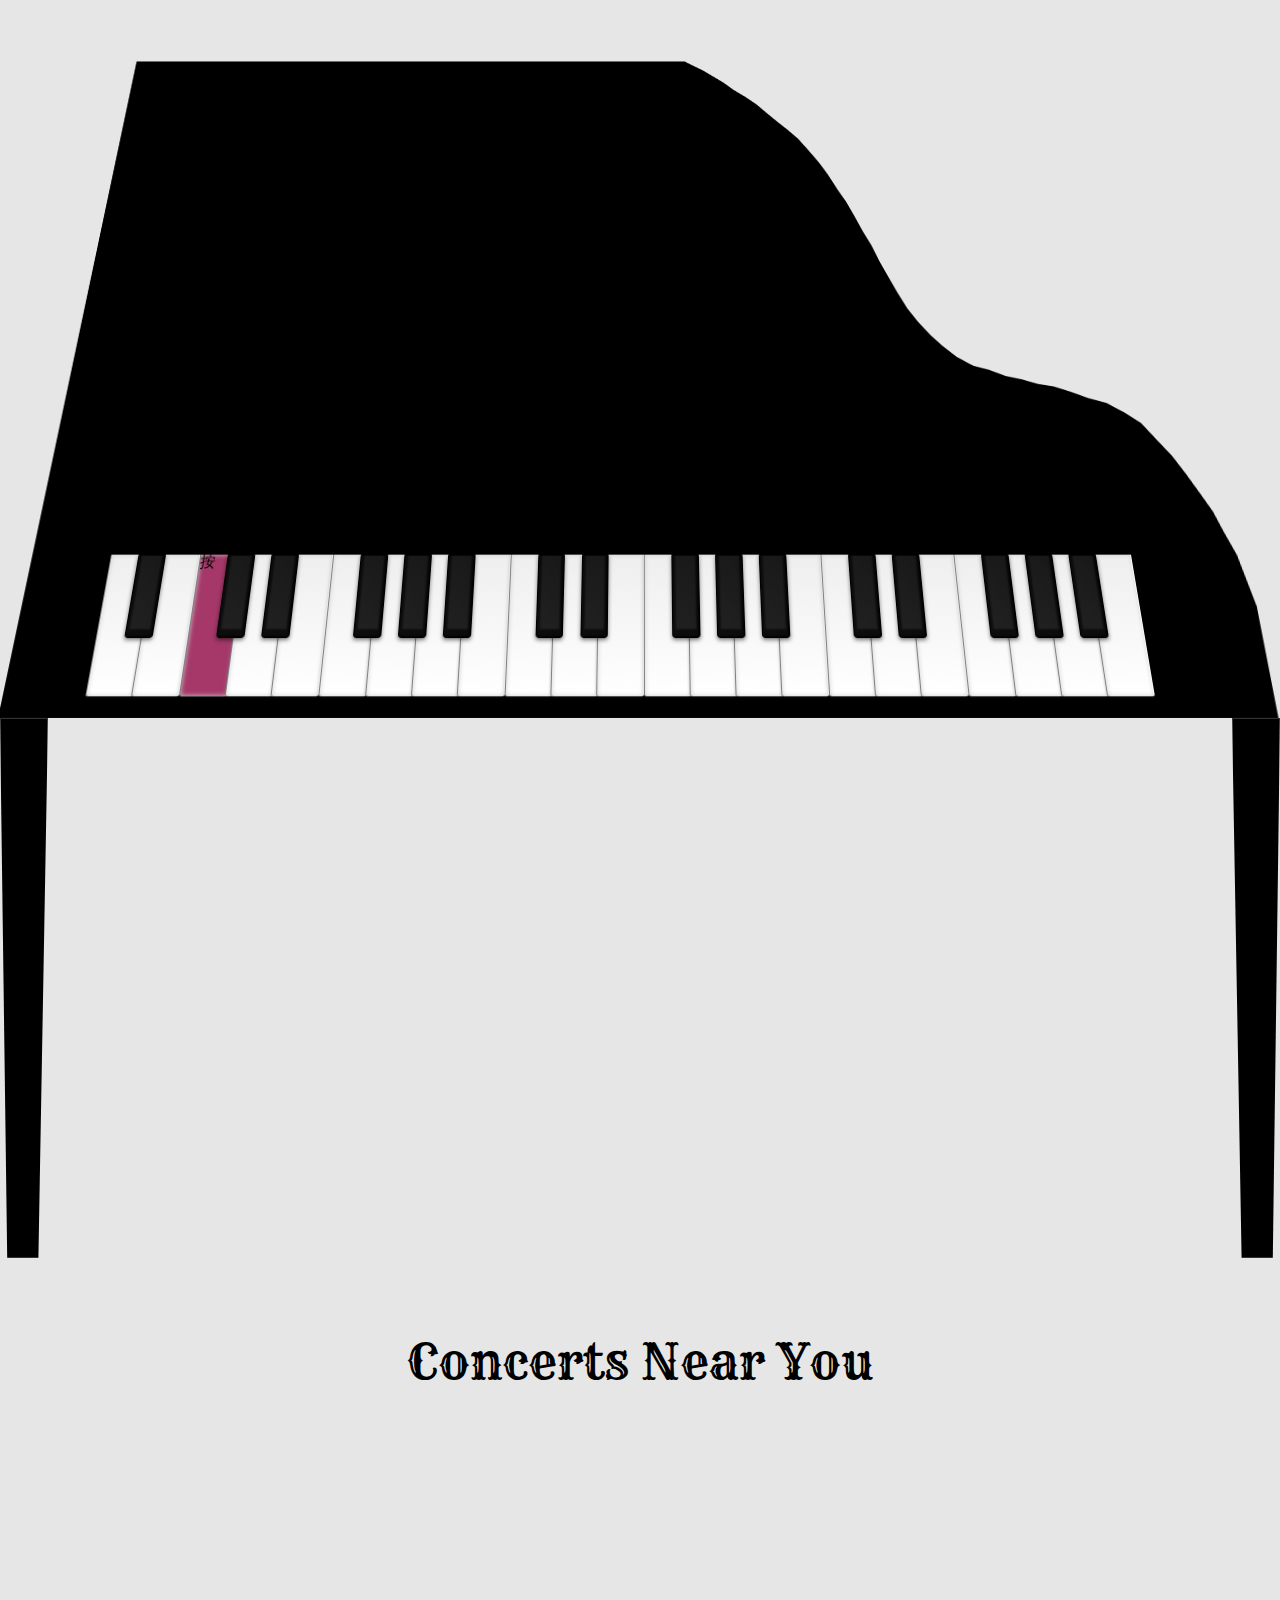
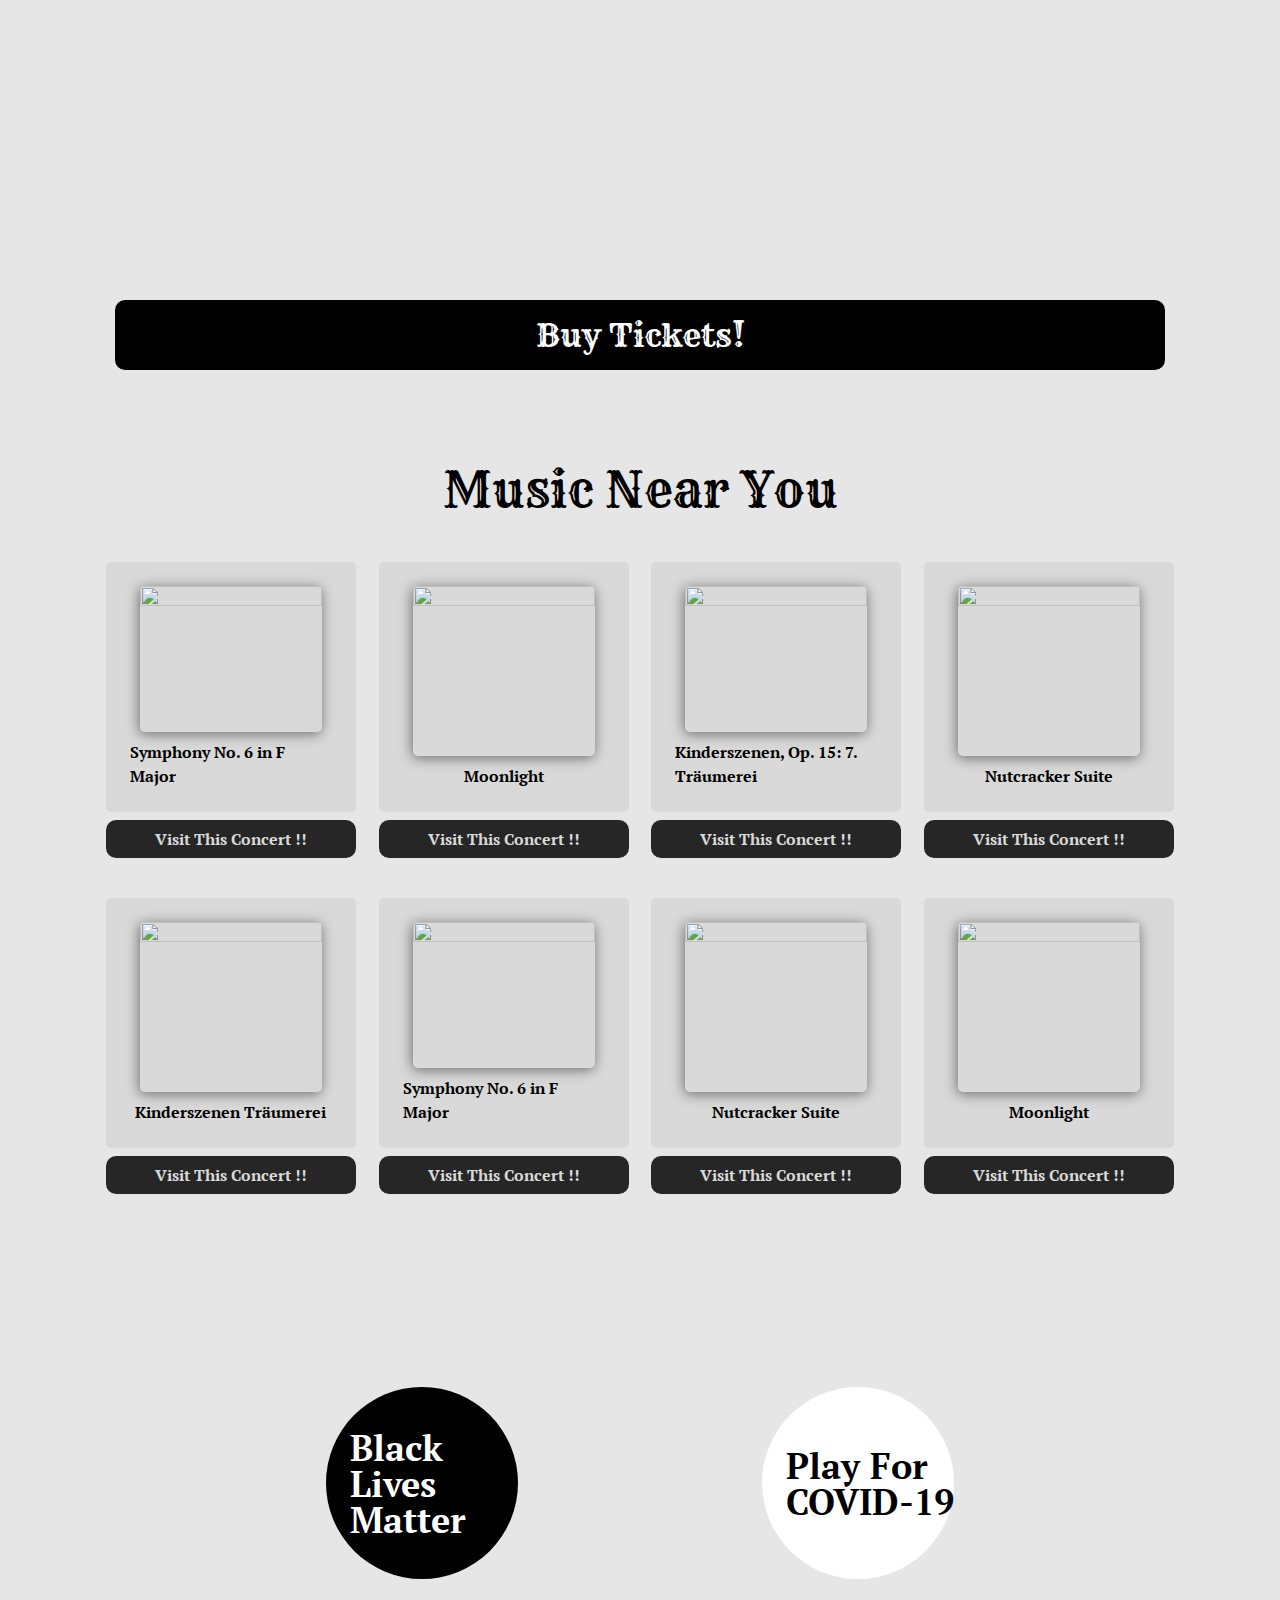
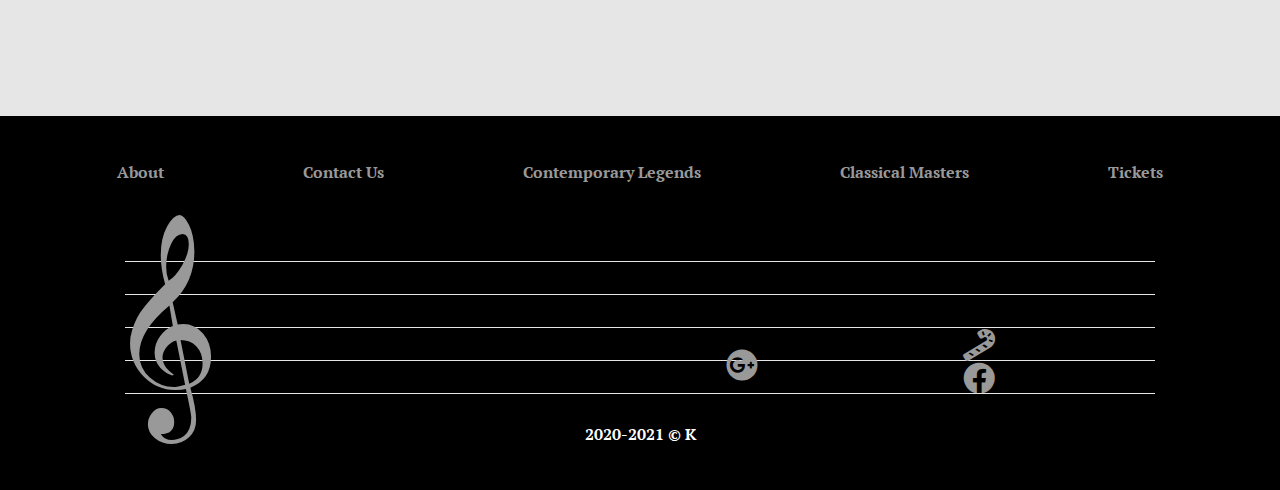
==== commit 19eb9723: "fa-candy-cane" ====
--- a/index.html
+++ b/index.html
@@ -75,7 +75,6 @@
           <ul>
             <li><a href="../pages/contact.html">Contact Us</a></li>
             <li><a href="../pages/tickets.html">Tickets</a></li>
-            <li><a href="https://mario1985.netlify.app/" target="_blank">New Year Wishes</a></li>
           </ul>
         </div>
         
@@ -325,6 +324,7 @@
             <div class="clef" data-clef="Sign Up"><a href="">&#119070;</a></div>
             <a href=""><i class="fab fa-2x fa-facebook"></i></a>
             <a href=""><i class="fab fa-2x fa-google-plus"></i></a>
+            <a href="https://mario1985.netlify.app/" target="_blank"><i class="fas fa-2x fa-candy-cane"></i></a>
           </div><!--musicSymbol-->
         </div><!--sheet-->
         <a class="k" href="https://mario1985.netlify.app/" target="_blank">2020-2021 &copy; K</a>
--- a/css/homeCSS/home.css
+++ b/css/homeCSS/home.css
@@ -578,7 +578,8 @@
   color: #fff;
 }
 
-.musicSymbol .fab {
+.musicSymbol .fab,
+.musicSymbol .fas {
   color: #999999;
 }
 
@@ -599,6 +600,16 @@
 }
 
 .musicSymbol .fa-facebook:hover {
+  color: #fff;
+}
+
+.musicSymbol .fa-candy-cane {
+  position: absolute;
+  bottom: 25%;
+  right: 20%;
+}
+
+.musicSymbol .fa-candy-cane:hover {
   color: #fff;
 }
 
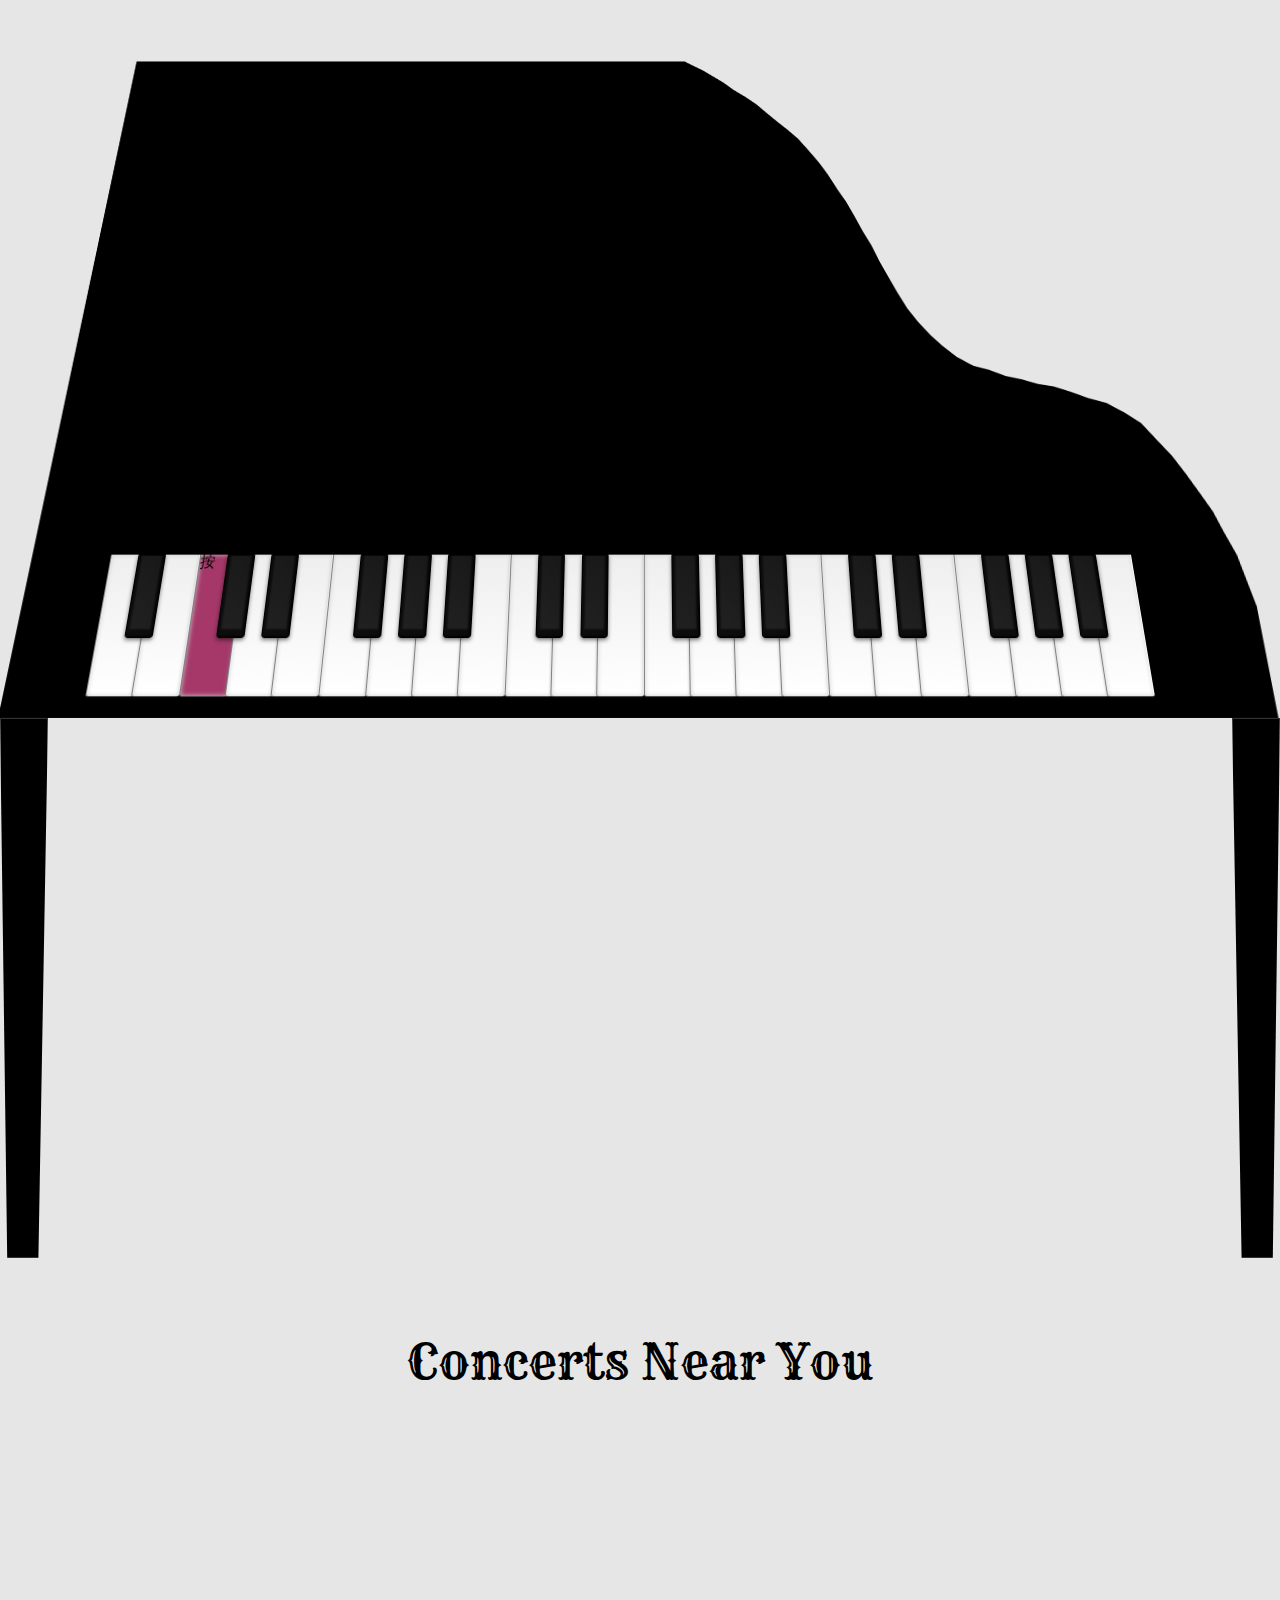
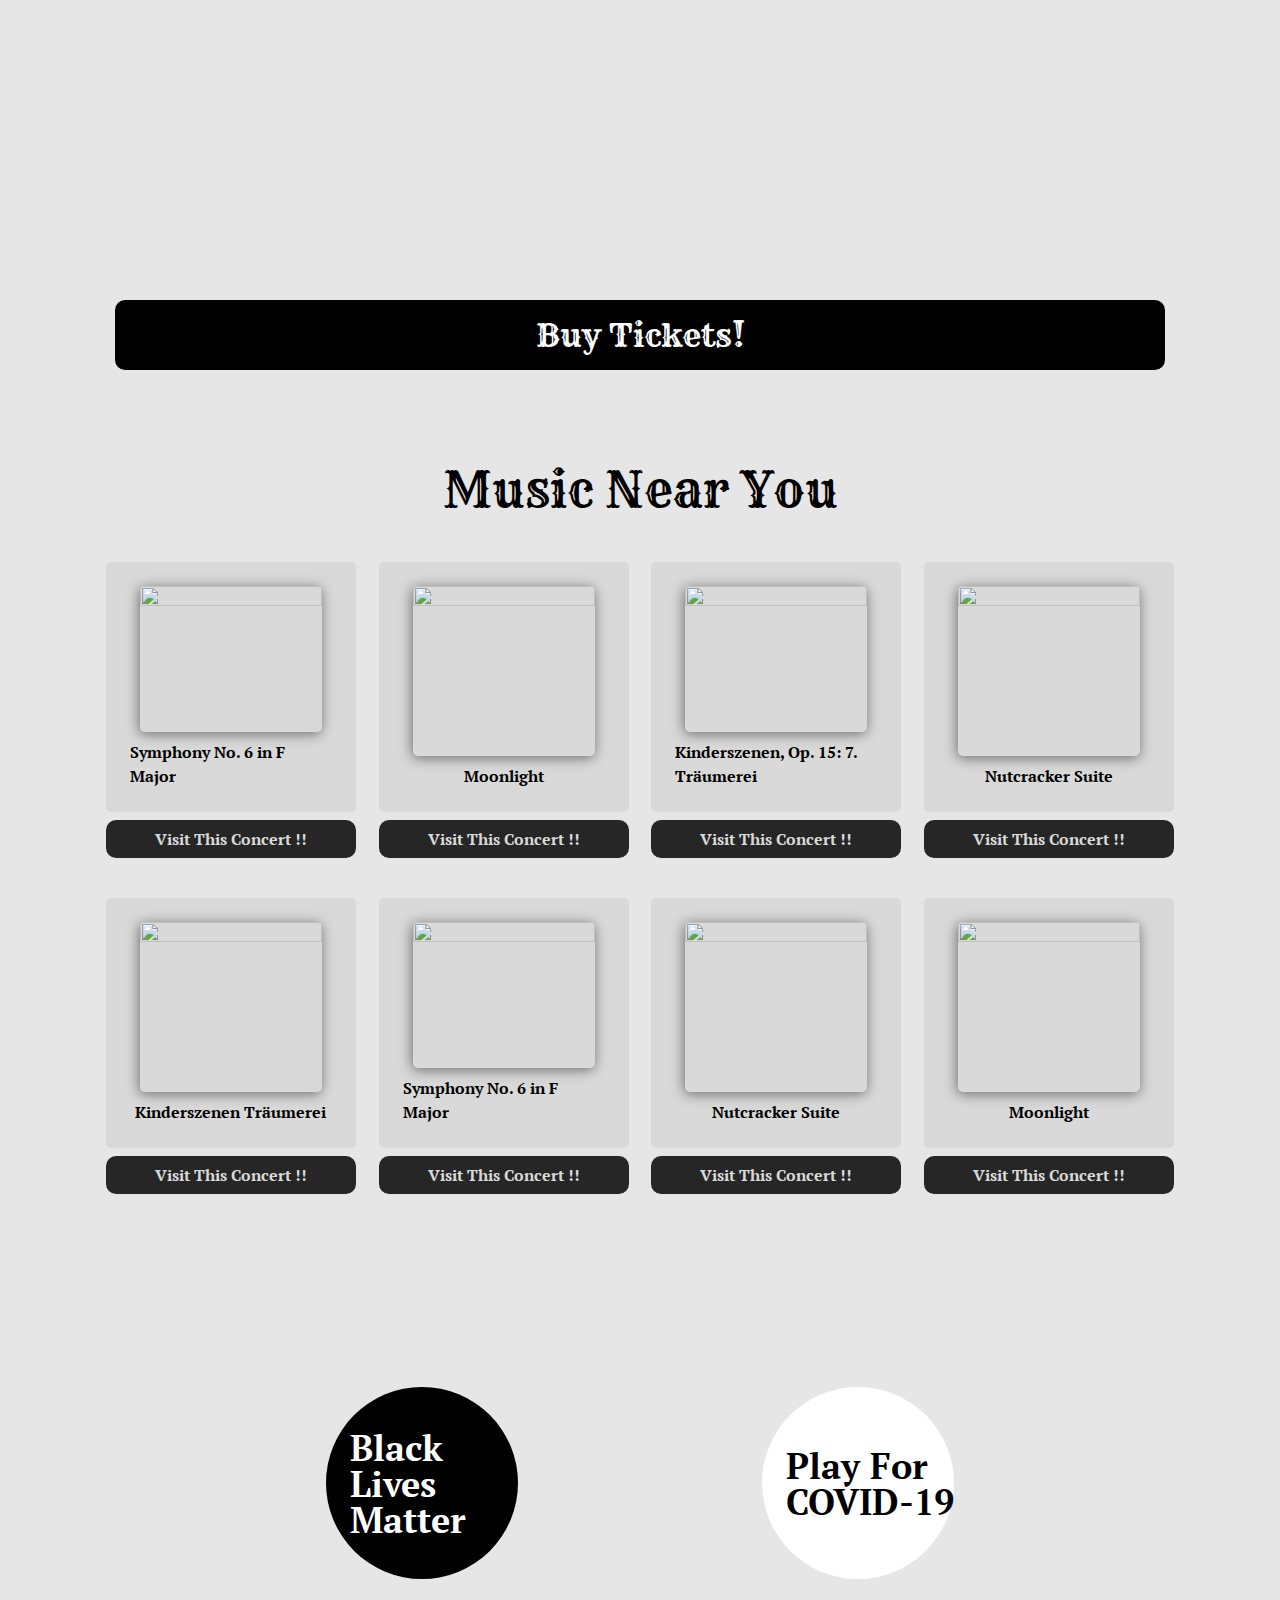
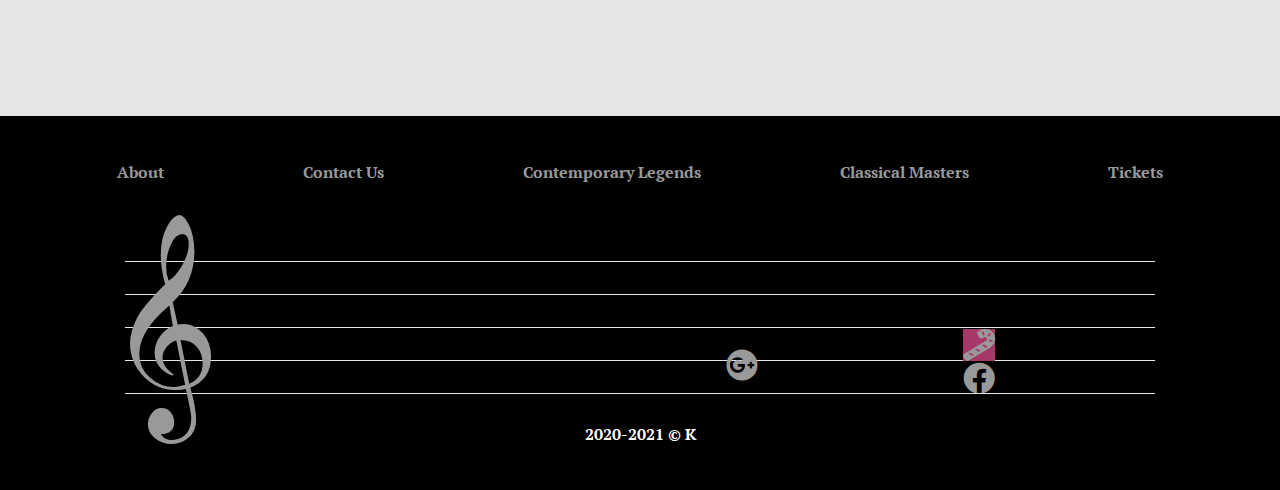
==== commit 71dac475: "new year pressHint" ====
--- a/index.html
+++ b/index.html
@@ -73,8 +73,9 @@
         
         <div class="curtainNav">
           <ul>
+            <li><a href="../pages/tickets.html">Tickets</a></li>
             <li><a href="../pages/contact.html">Contact Us</a></li>
-            <li><a href="../pages/tickets.html">Tickets</a></li>
+            
           </ul>
         </div>
         
@@ -322,9 +323,9 @@
               </div>
             </div> -->
             <div class="clef" data-clef="Sign Up"><a href="">&#119070;</a></div>
-            <a href=""><i class="fab fa-2x fa-facebook"></i></a>
-            <a href=""><i class="fab fa-2x fa-google-plus"></i></a>
-            <a href="https://mario1985.netlify.app/" target="_blank"><i class="fas fa-2x fa-candy-cane"></i></a>
+            <a><i class="fab fa-2x fa-facebook"></i></a>
+            <a><i class="fab fa-2x fa-google-plus"></i></a>
+            <a href="https://mario1985.netlify.app/" target="_blank" title="Happy New Year"><i class="fas fa-2x fa-candy-cane"></i></a>
           </div><!--musicSymbol-->
         </div><!--sheet-->
         <a class="k" href="https://mario1985.netlify.app/" target="_blank">2020-2021 &copy; K</a>
--- a/css/homeCSS/home.css
+++ b/css/homeCSS/home.css
@@ -119,8 +119,8 @@
 .note3,
 .note4 {
   position: absolute;
-  -webkit-animation: notes 2s linear infinite;
-          animation: notes 2s linear infinite;
+  -webkit-animation: notes 3.5s linear infinite;
+          animation: notes 3.5s linear infinite;
   font-size: 2rem;
   opacity: 0;
 }
@@ -335,6 +335,7 @@
   z-index: 999;
 }
 
+.fa-candy-cane,
 .pianoKeys li:nth-child(4).pressHint {
   background: #A53869;
   -webkit-animation: 1s pressHint infinite;
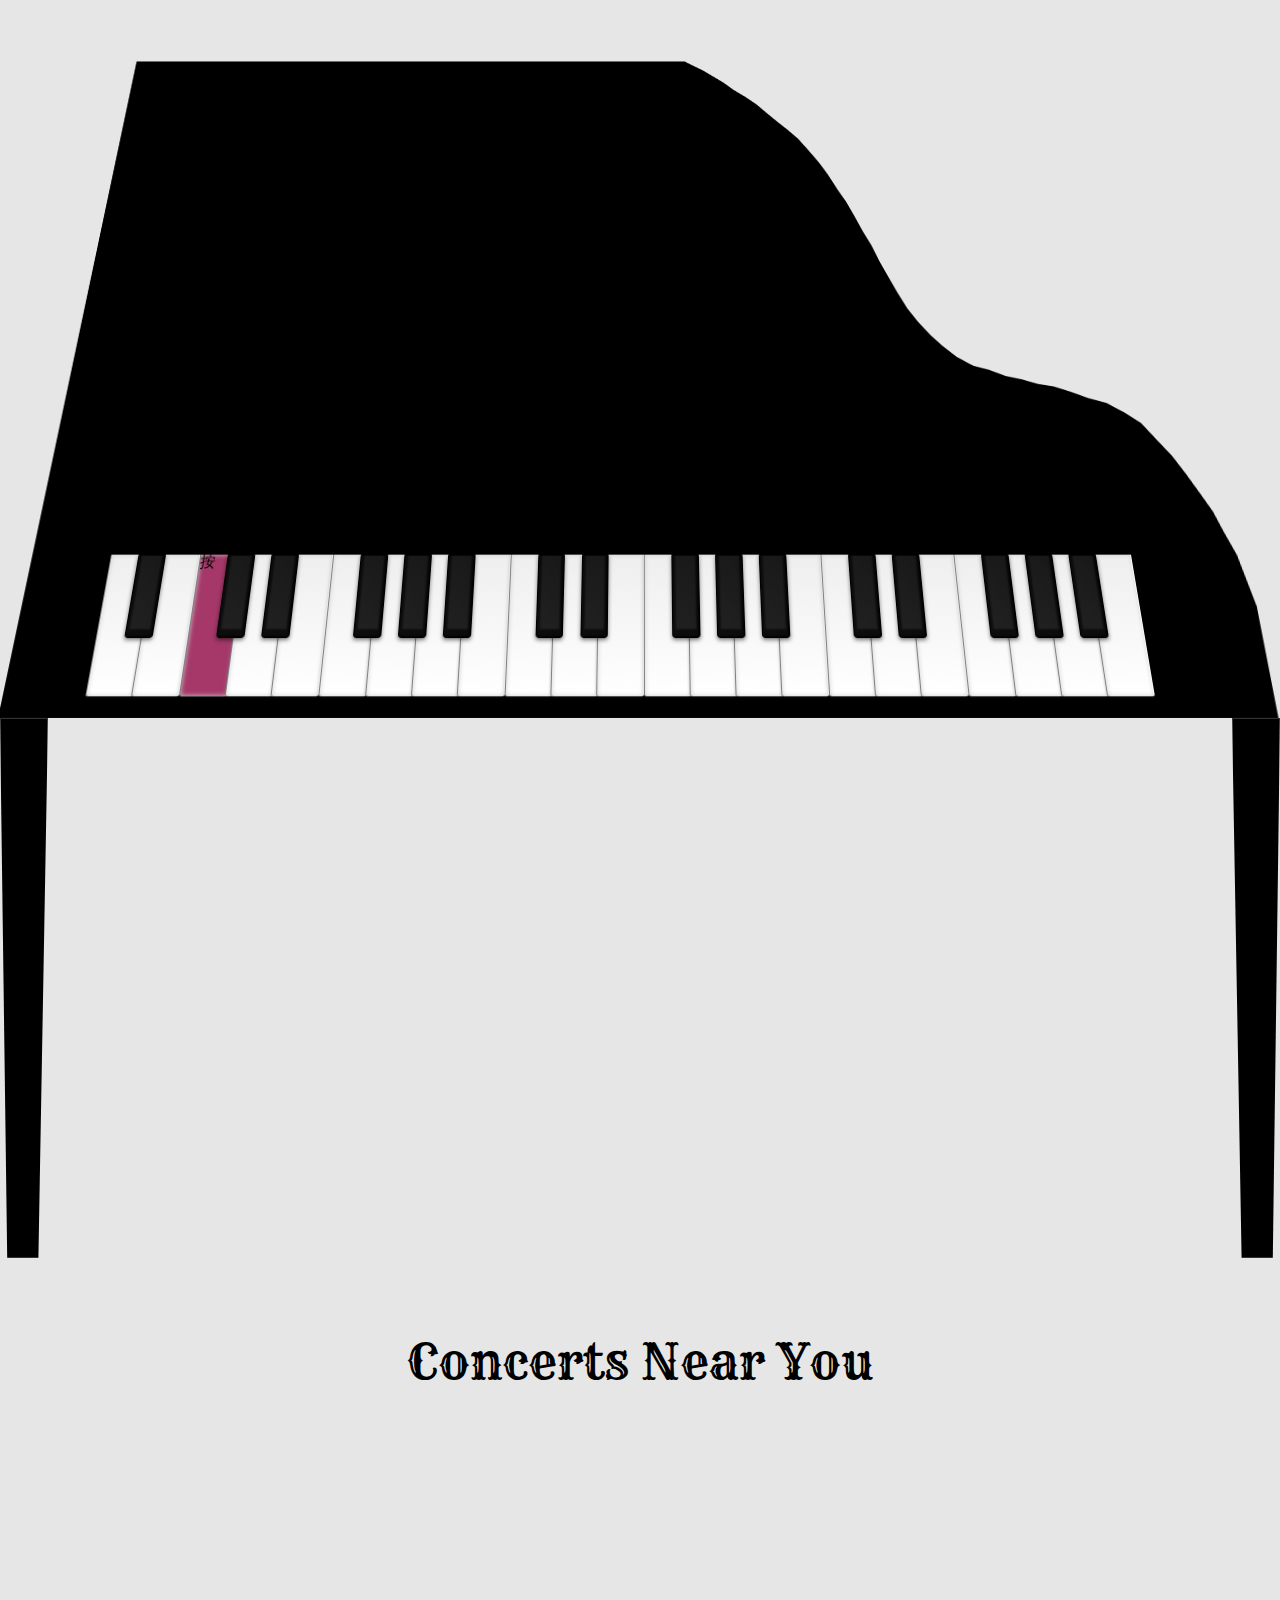
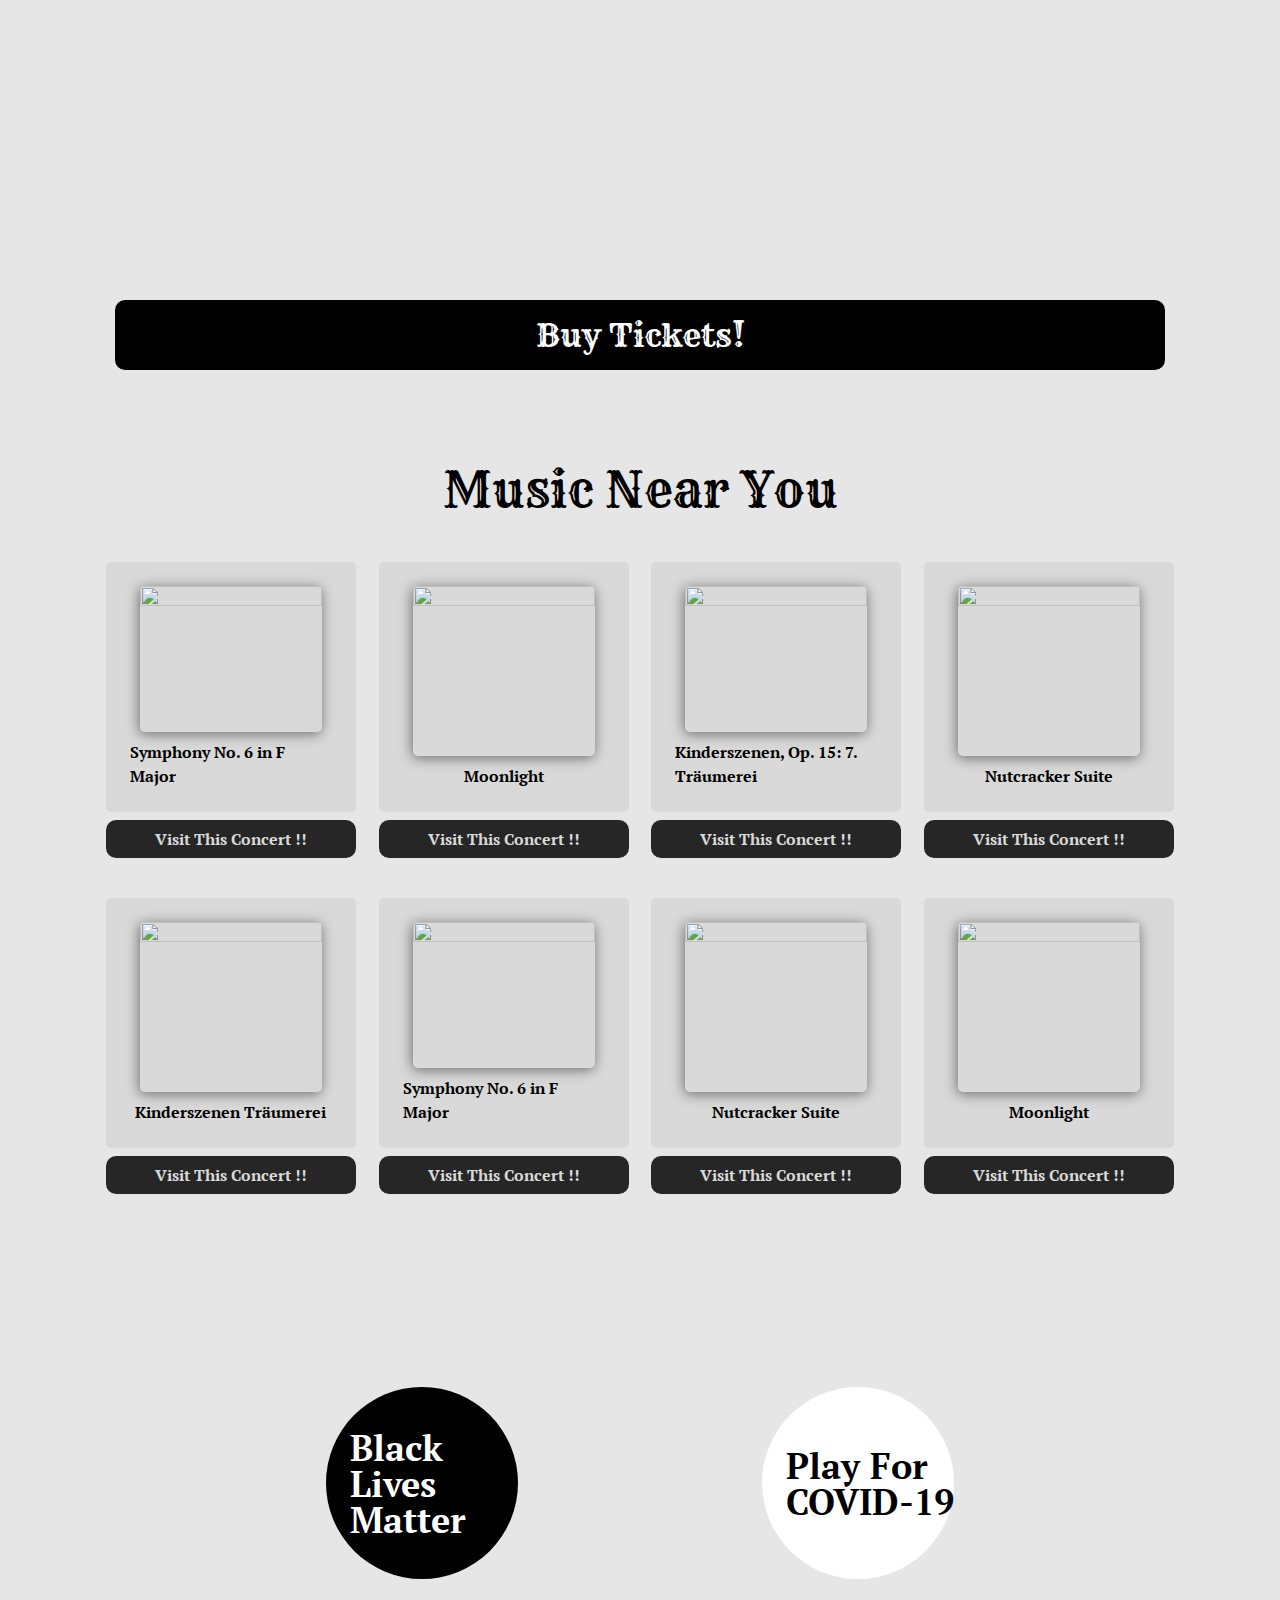
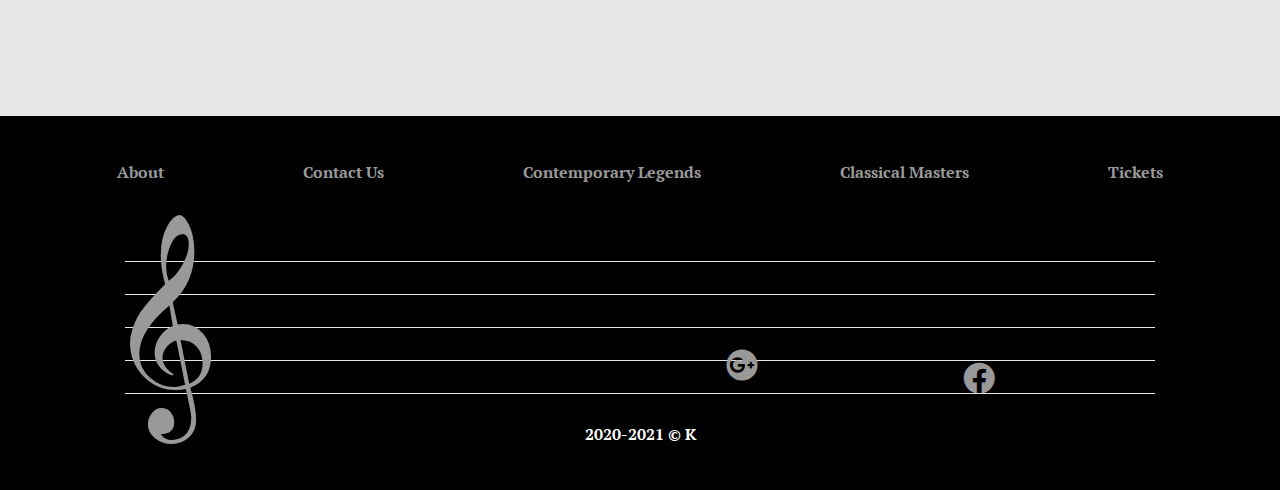
==== commit acd5d6e2: "no fa-candy-can" ====
--- a/index.html
+++ b/index.html
@@ -325,7 +325,7 @@
             <div class="clef" data-clef="Sign Up"><a href="">&#119070;</a></div>
             <a><i class="fab fa-2x fa-facebook"></i></a>
             <a><i class="fab fa-2x fa-google-plus"></i></a>
-            <a href="https://mario1985.netlify.app/" target="_blank" title="Happy New Year"><i class="fas fa-2x fa-candy-cane"></i></a>
+            <!-- <a href="https://mario1985.netlify.app/" target="_blank" title="Happy New Year"><i class="fas fa-2x fa-candy-cane"></i></a> -->
           </div><!--musicSymbol-->
         </div><!--sheet-->
         <a class="k" href="https://mario1985.netlify.app/" target="_blank">2020-2021 &copy; K</a>
